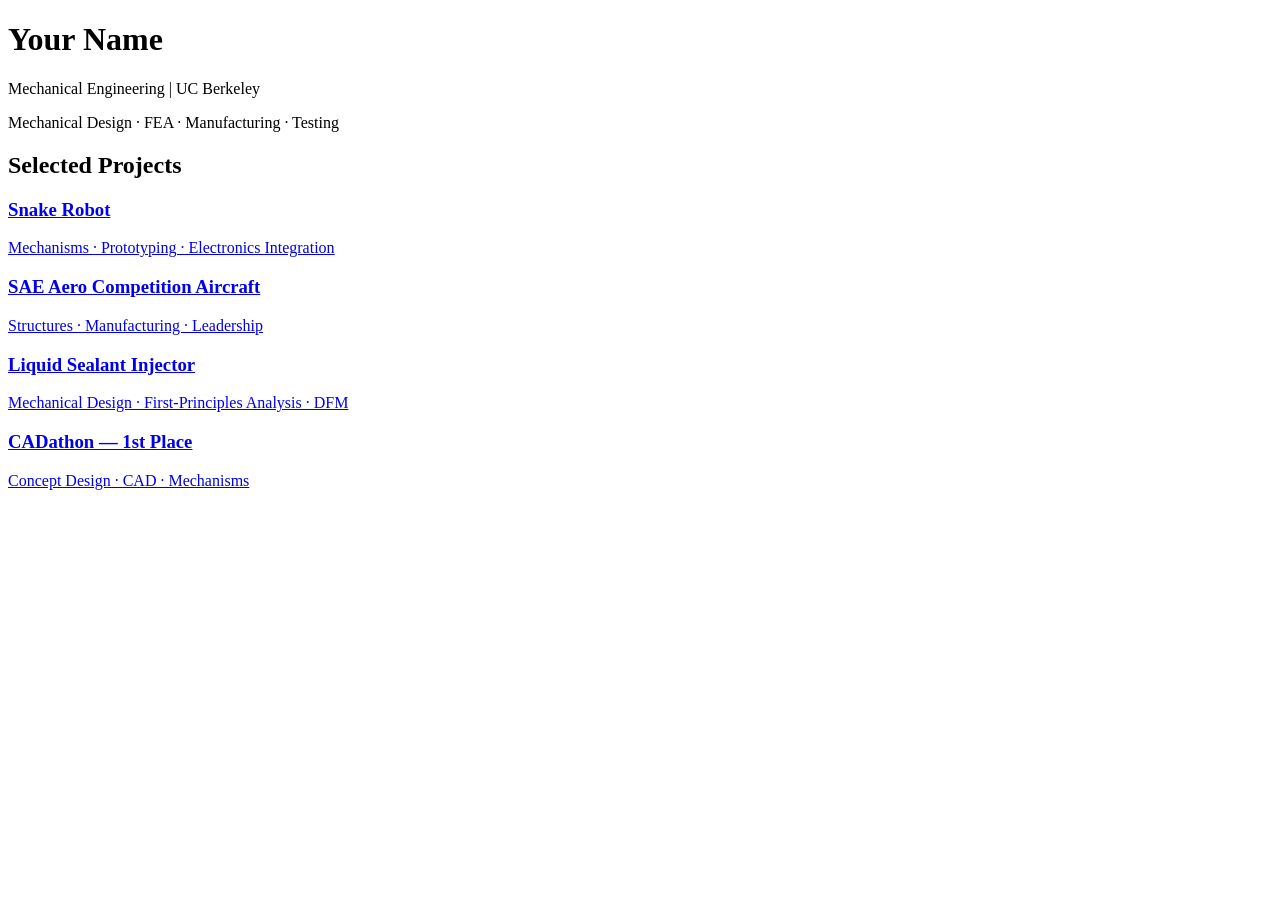
==== index.html @ 1bbba664 "Create index.html" ====
<!DOCTYPE html>
<html lang="en">
<head>
  <meta charset="UTF-8">
  <meta name="viewport" content="width=device-width, initial-scale=1.0">
  <title>Your Name | Mechanical Engineering Portfolio</title>
  <link rel="stylesheet" href="style.css">
</head>

<body>

<header>
  <div class="container">
    <h1>Your Name</h1>
    <p>Mechanical Engineering | UC Berkeley</p>
    <p>Mechanical Design · FEA · Manufacturing · Testing</p>
  </div>
</header>

<main class="container">

  <section>
    <h2>Selected Projects</h2>

    <div class="project-grid">

      <a class="project-card" href="#">
        <h3>Snake Robot</h3>
        <p>Mechanisms · Prototyping · Electronics Integration</p>
      </a>

      <a class="project-card" href="#">
        <h3>SAE Aero Competition Aircraft</h3>
        <p>Structures · Manufacturing · Leadership</p>
      </a>

      <a class="project-card" href="#">
        <h3>Liquid Sealant Injector</h3>
        <p>Mechanical Design · First-Principles Analysis · DFM</p>
      </a>

      <a class="project-card" href="#">
        <h3>CADathon — 1st Place</h3>
        <p>Concept Design · CAD · Mechanisms</p>
      </a>

    </div>
  </section>

</main>

</body>
</html>
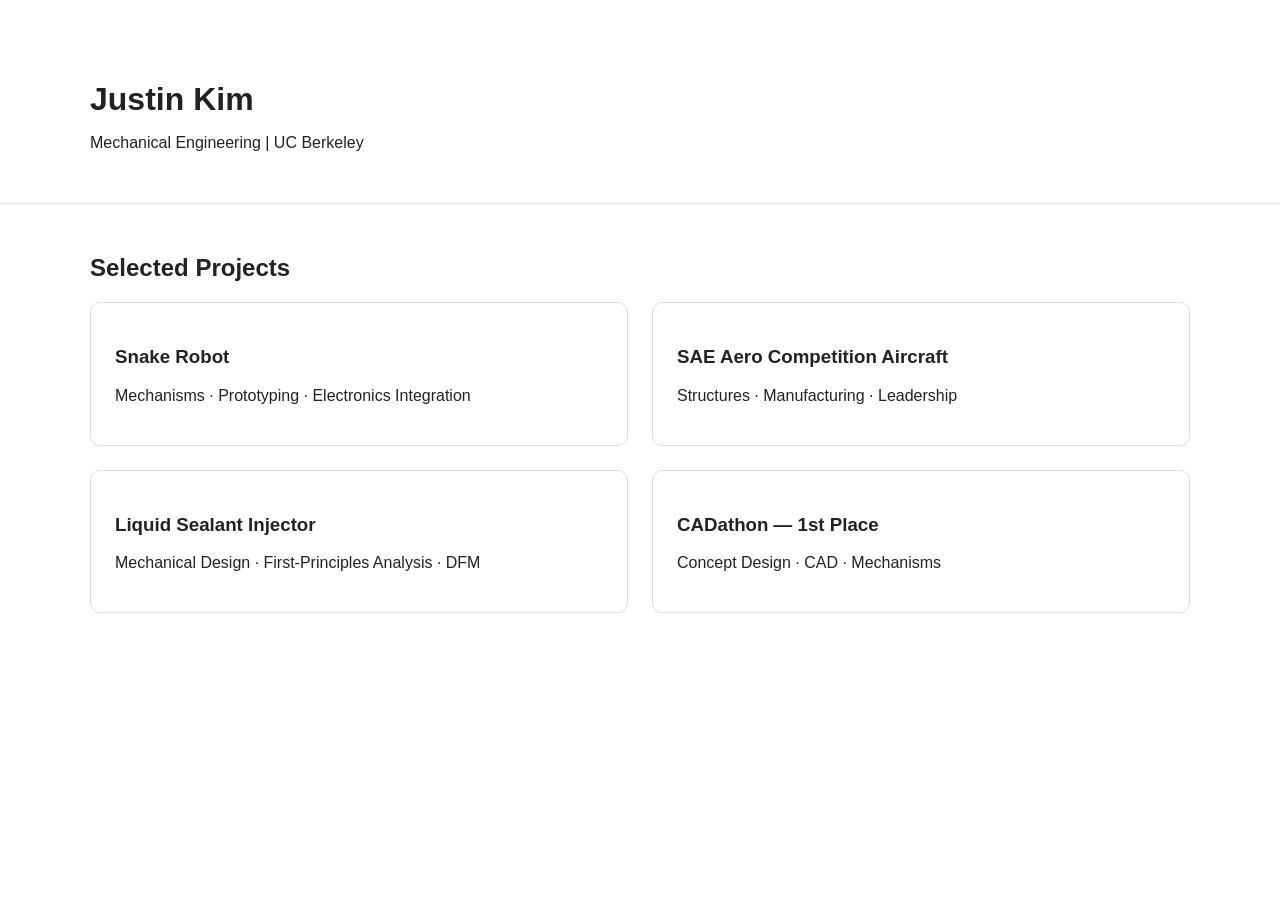
==== commit d0350185: "Update index.html" ====
--- a/index.html
+++ b/index.html
@@ -3,7 +3,7 @@
 <head>
   <meta charset="UTF-8">
   <meta name="viewport" content="width=device-width, initial-scale=1.0">
-  <title>Your Name | Mechanical Engineering Portfolio</title>
+  <title>Justin Kim | Mechanical Engineering Portfolio</title>
   <link rel="stylesheet" href="style.css">
 </head>
 
@@ -11,9 +11,8 @@
 
 <header>
   <div class="container">
-    <h1>Your Name</h1>
+    <h1>Justin Kim</h1>
     <p>Mechanical Engineering | UC Berkeley</p>
-    <p>Mechanical Design · FEA · Manufacturing · Testing</p>
   </div>
 </header>
 
--- a/style.css
+++ b/style.css
@@ -0,0 +1,49 @@
+body {
+  margin: 0;
+  font-family: Arial, Helvetica, sans-serif;
+  color: #222;
+  background: white;
+}
+
+.container {
+  width: min(1100px, 90%);
+  margin: 0 auto;
+}
+
+header {
+  padding: 60px 0 35px;
+  border-bottom: 1px solid #ddd;
+}
+
+h1 {
+  margin-bottom: 8px;
+}
+
+section {
+  margin: 50px 0;
+}
+
+.project-grid {
+  display: grid;
+  grid-template-columns: repeat(2, 1fr);
+  gap: 24px;
+}
+
+.project-card {
+  display: block;
+  padding: 24px;
+  border: 1px solid #ddd;
+  border-radius: 10px;
+  text-decoration: none;
+  color: inherit;
+}
+
+.project-card:hover {
+  transform: translateY(-3px);
+}
+
+@media (max-width: 700px) {
+  .project-grid {
+    grid-template-columns: 1fr;
+  }
+}
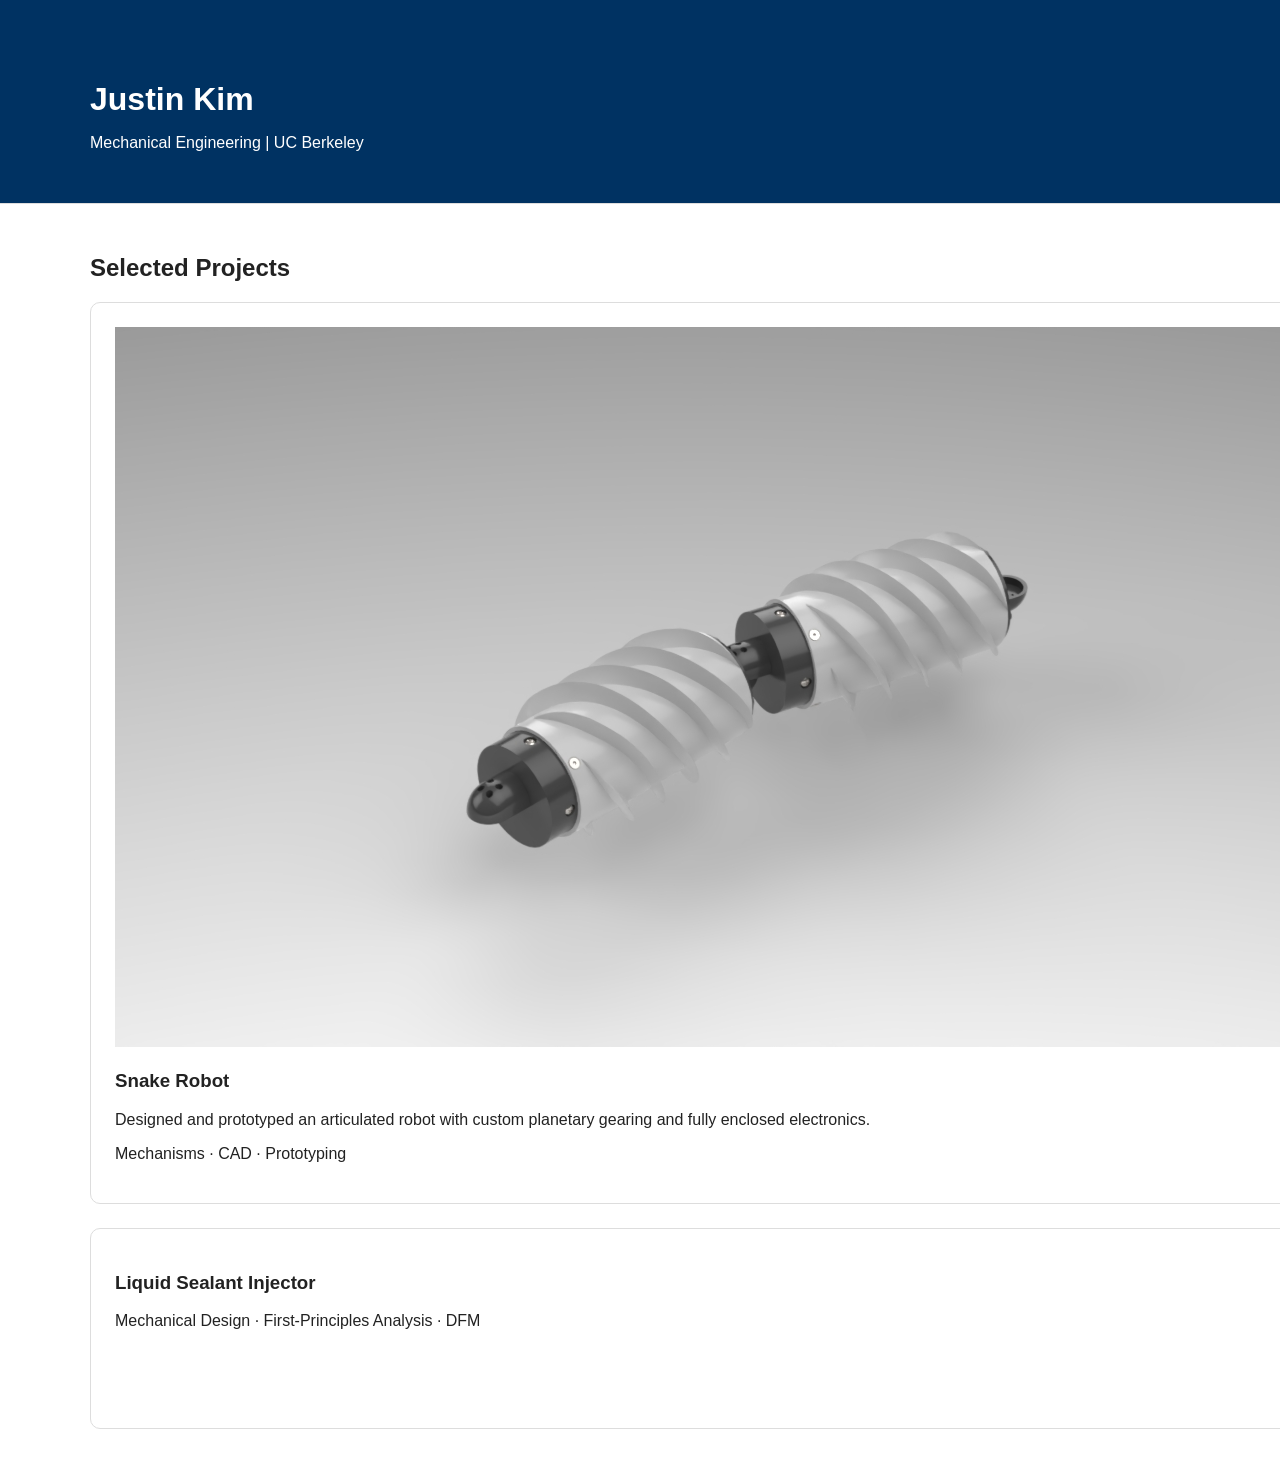
==== commit d29c81bd: "Update index.html" ====
--- a/index.html
+++ b/index.html
@@ -23,9 +23,17 @@
 
     <div class="project-grid">
 
-      <a class="project-card" href="#">
-        <h3>Snake Robot</h3>
-        <p>Mechanisms · Prototyping · Electronics Integration</p>
+      <a class="project-card" href="snake-robot.html">
+        <img src="SnakeRobot.jpg" alt="Snake Robot">
+
+        <div class="project-info">
+          <h3>Snake Robot</h3>
+          <p class="description">
+            Designed and prototyped an articulated robot with custom planetary gearing
+            and fully enclosed electronics.
+          </p>
+          <p class="tags">Mechanisms · CAD · Prototyping</p>
+        </div>
       </a>
 
       <a class="project-card" href="#">
--- a/style.css
+++ b/style.css
@@ -13,6 +13,8 @@
 header {
   padding: 60px 0 35px;
   border-bottom: 1px solid #ddd;
+  background: #003262;
+  color: white;
 }
 
 h1 {
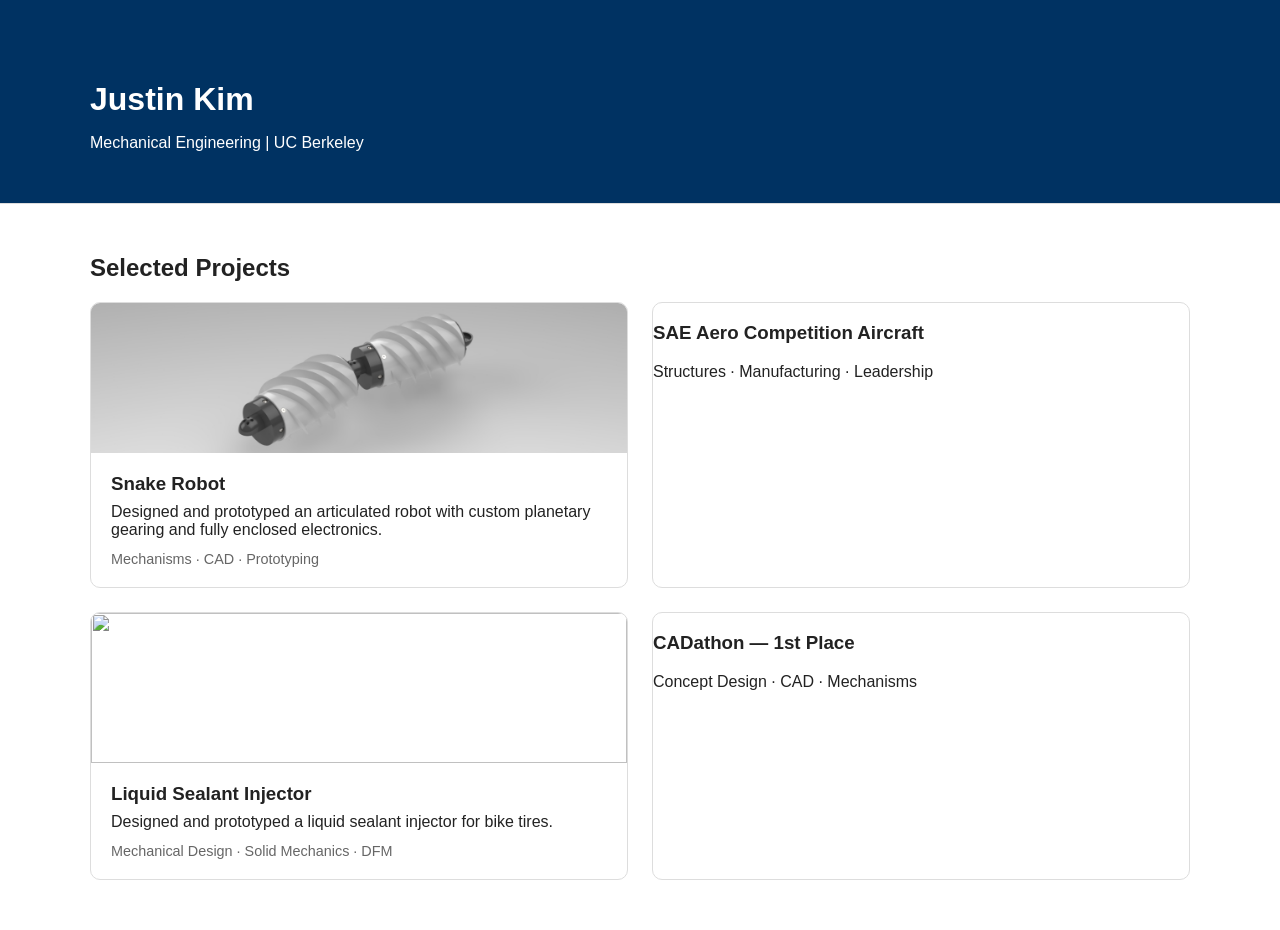
==== commit bdc0e45f: "Update index.html" ====
--- a/index.html
+++ b/index.html
@@ -41,9 +41,16 @@
         <p>Structures · Manufacturing · Leadership</p>
       </a>
 
-      <a class="project-card" href="#">
-        <h3>Liquid Sealant Injector</h3>
-        <p>Mechanical Design · First-Principles Analysis · DFM</p>
+      <a class="project-card" href="liquid-sealant-injector.html">
+        <img src="SealantInjector.jpg">
+
+        <div class="project-info">  
+          <h3>Liquid Sealant Injector</h3>
+          <p class="description">
+            Designed and prototyped a liquid sealant injector for bike tires.
+          </p>
+          <p class="tags">Mechanical Design · Solid Mechanics · DFM</p>
+        </div>
       </a>
 
       <a class="project-card" href="#">
--- a/style.css
+++ b/style.css
@@ -27,7 +27,7 @@
 
 .project-grid {
   display: grid;
-  grid-template-columns: repeat(2, 1fr);
+  grid-template-columns: repeat(2, minmax(0, 1fr));
   gap: 24px;
 }
 
@@ -38,6 +38,7 @@
   border-radius: 10px;
   text-decoration: none;
   color: inherit;
+  min-width: 0;
 }
 
 .project-card:hover {
@@ -49,3 +50,122 @@
     grid-template-columns: 1fr;
   }
 }
+
+.project-card {
+  display: block;
+  padding: 0;
+  overflow: hidden;
+  border: 1px solid #ddd;
+  border-radius: 10px;
+  text-decoration: none;
+  color: inherit;
+  background: white;
+  transition: transform 0.2s ease, box-shadow 0.2s ease;
+}
+
+.project-card:hover {
+  transform: translateY(-4px);
+  box-shadow: 0 8px 20px rgba(0, 0, 0, 0.12);
+}
+
+.project-card img {
+  width: 100%;
+  height: 150px;
+  object-fit: cover;
+  display: block;
+}
+
+.project-info {
+  padding: 20px;
+}
+
+.project-info h3 {
+  margin-top: 0;
+  margin-bottom: 8px;
+}
+
+.description {
+  margin: 0 0 12px;
+}
+
+.tags {
+  color: #666;
+  font-size: 0.9rem;
+  margin: 0;
+}
+
+.project-page {
+  max-width: 900px;
+}
+
+.back-link {
+  display: inline-block;
+  margin-top: 35px;
+  text-decoration: none;
+  color: #003262;
+  font-weight: 600;
+}
+
+.hero-image {
+  width: 100%;
+  max-height: 600px;
+  object-fit: contain;
+  margin-top: 30px;
+  border-radius: 8px;
+}
+
+.project-page section {
+  margin: 55px 0;
+}
+
+.project-page h2 {
+  border-bottom: 2px solid #003262;
+  padding-bottom: 8px;
+}
+
+.project-video {
+  display: block;
+  width: 100%;
+  max-width: 650px;
+  max-height: 450px;
+  margin: 25px auto 10px;
+  border-radius: 8px;
+}
+
+.media-caption {
+  max-width: 650px;
+  margin: 0 auto 25px;
+  color: #666;
+  font-size: 0.9rem;
+  text-align: center;
+}
+
+.project-image {
+  display: block;
+  width: auto;
+  height: 300px;
+  max-width: 100%;
+  object-fit: contain;
+  margin: 25px auto 10px;
+}
+
+.exploded-image {
+  display: block;
+  width: 100%;
+  max-height: 600px;
+  object-fit: contain;
+  margin: 30px auto 0;
+  border-radius: 8px;
+}
+
+@media (max-width: 700px) {
+  .exploded-image {
+    display: block;
+    width: auto;
+    max-width: 90%;
+    height: auto;
+    max-height: 500px;
+    margin: 30px auto 0 auto;
+    object-fit: contain;
+  }
+}
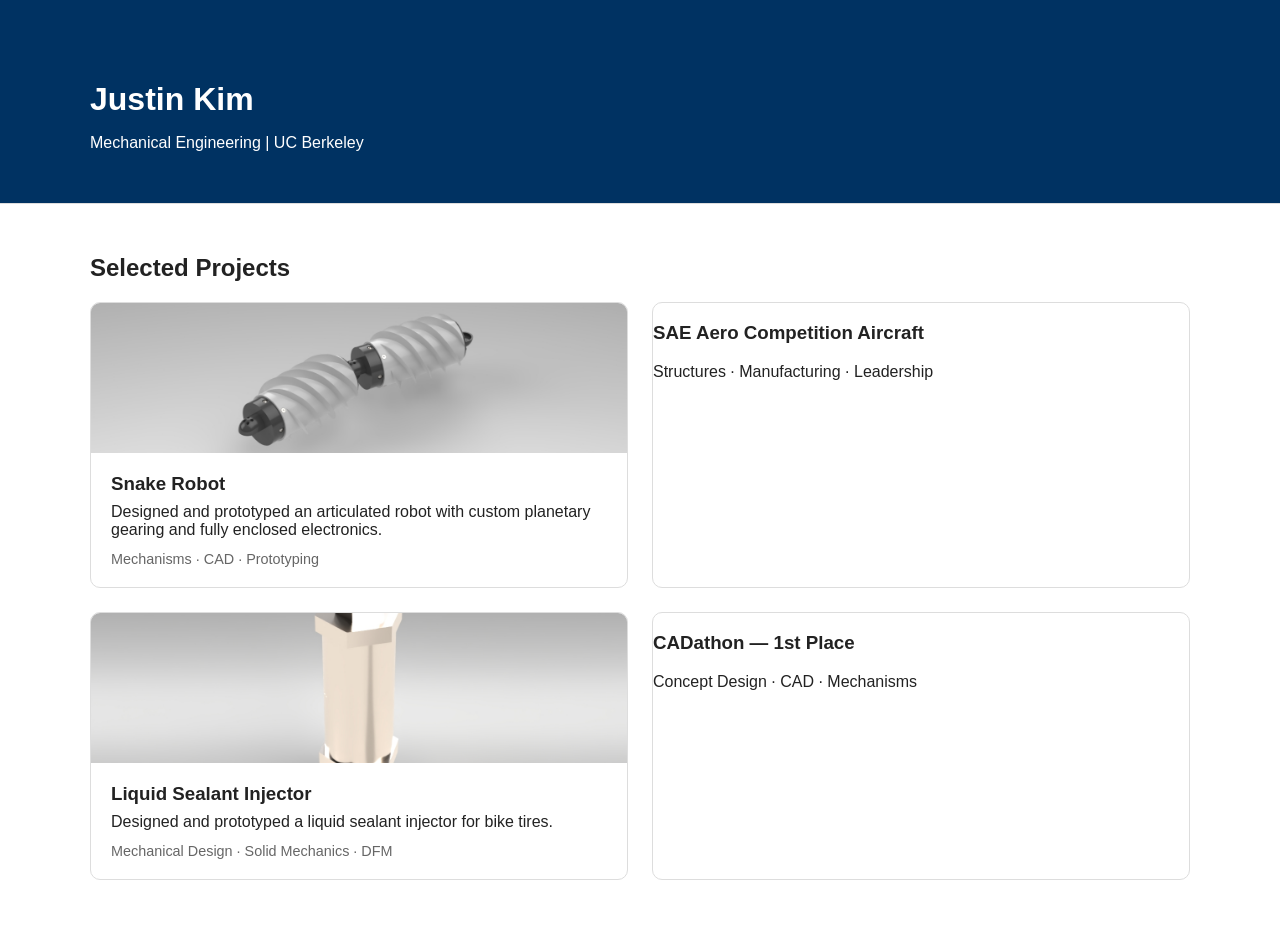
==== commit fb51de10: "Update index.html" ====
--- a/index.html
+++ b/index.html
@@ -42,7 +42,7 @@
       </a>
 
       <a class="project-card" href="liquid-sealant-injector.html">
-        <img src="SealantInjector.jpg">
+        <img src="LiquidSealantInjector.jpg">
 
         <div class="project-info">  
           <h3>Liquid Sealant Injector</h3>
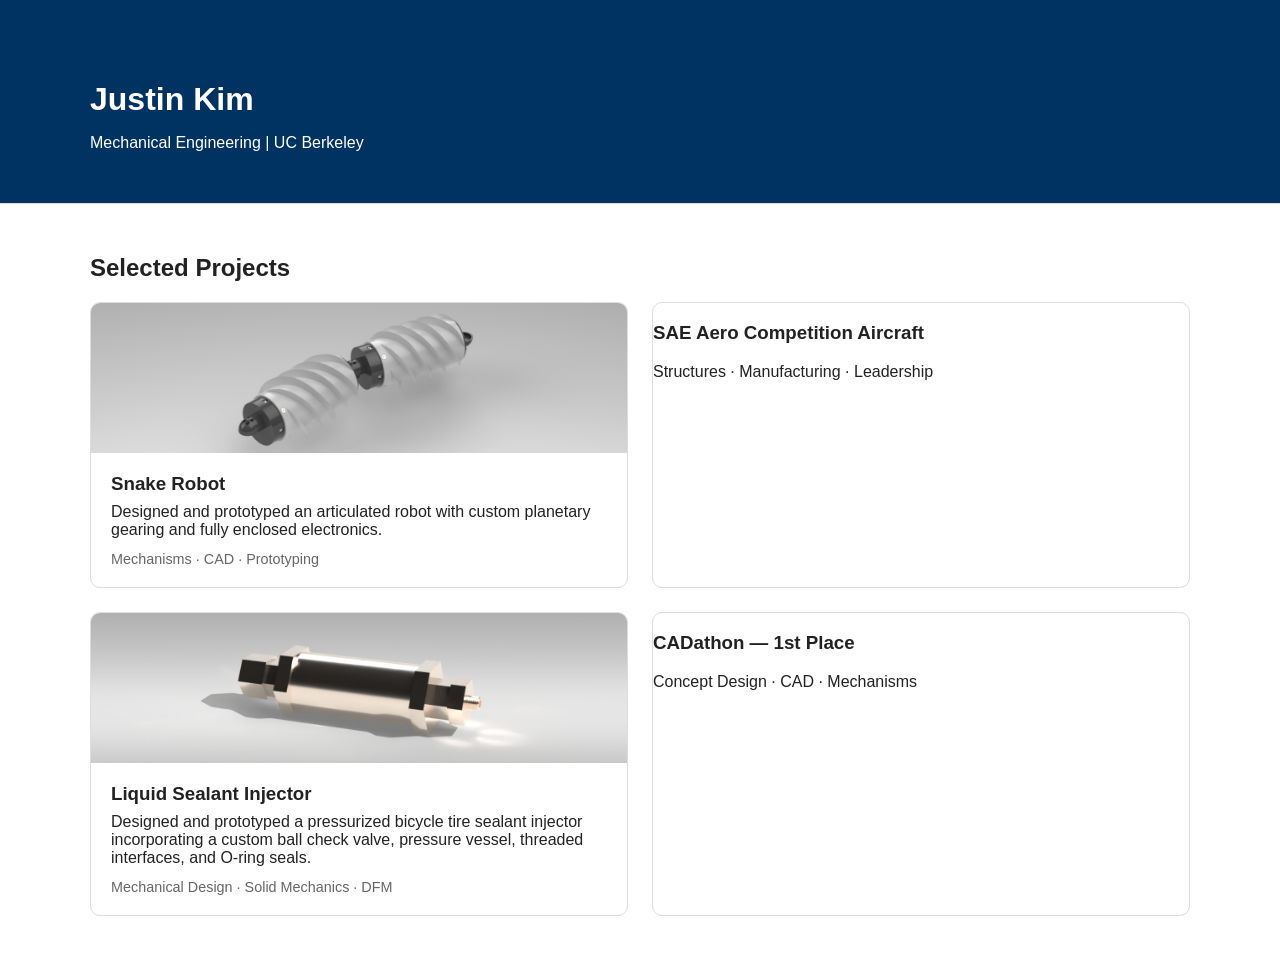
==== commit d46d10aa: "Update index.html" ====
--- a/index.html
+++ b/index.html
@@ -47,7 +47,7 @@
         <div class="project-info">  
           <h3>Liquid Sealant Injector</h3>
           <p class="description">
-            Designed and prototyped a liquid sealant injector for bike tires.
+            Designed and prototyped a pressurized bicycle tire sealant injector incorporating a custom ball check valve, pressure vessel, threaded interfaces, and O-ring seals.
           </p>
           <p class="tags">Mechanical Design · Solid Mechanics · DFM</p>
         </div>
--- a/style.css
+++ b/style.css
@@ -169,3 +169,51 @@
     object-fit: contain;
   }
 }
+
+.equation {
+  text-align: center;
+  font-family: "Times New Roman", Times, serif;
+  font-size: 1.4rem;
+  margin: 15px 0;
+}
+
+.image-pair {
+  display: flex;
+  justify-content: center;
+  align-items: flex-start;
+  gap: 20px;
+  margin: 25px auto;
+}
+
+.image-pair > div {
+  width: 300px;
+}
+
+.image-pair img {
+  display: block;
+  width: 100%;
+  height: auto;
+  object-fit: contain;
+  margin: 0 auto;
+}
+
+.image-pair .media-caption {
+  margin: 8px 0 0;
+  font-size: 0.85rem;
+  text-align: center;
+}
+
+@media (max-width: 700px) {
+  .image-pair {
+    gap: 10px;
+  }
+
+  .image-pair > div {
+    width: 47%;
+  }
+
+  .image-pair img {
+    width: 100%;
+    height: auto;
+  }
+}
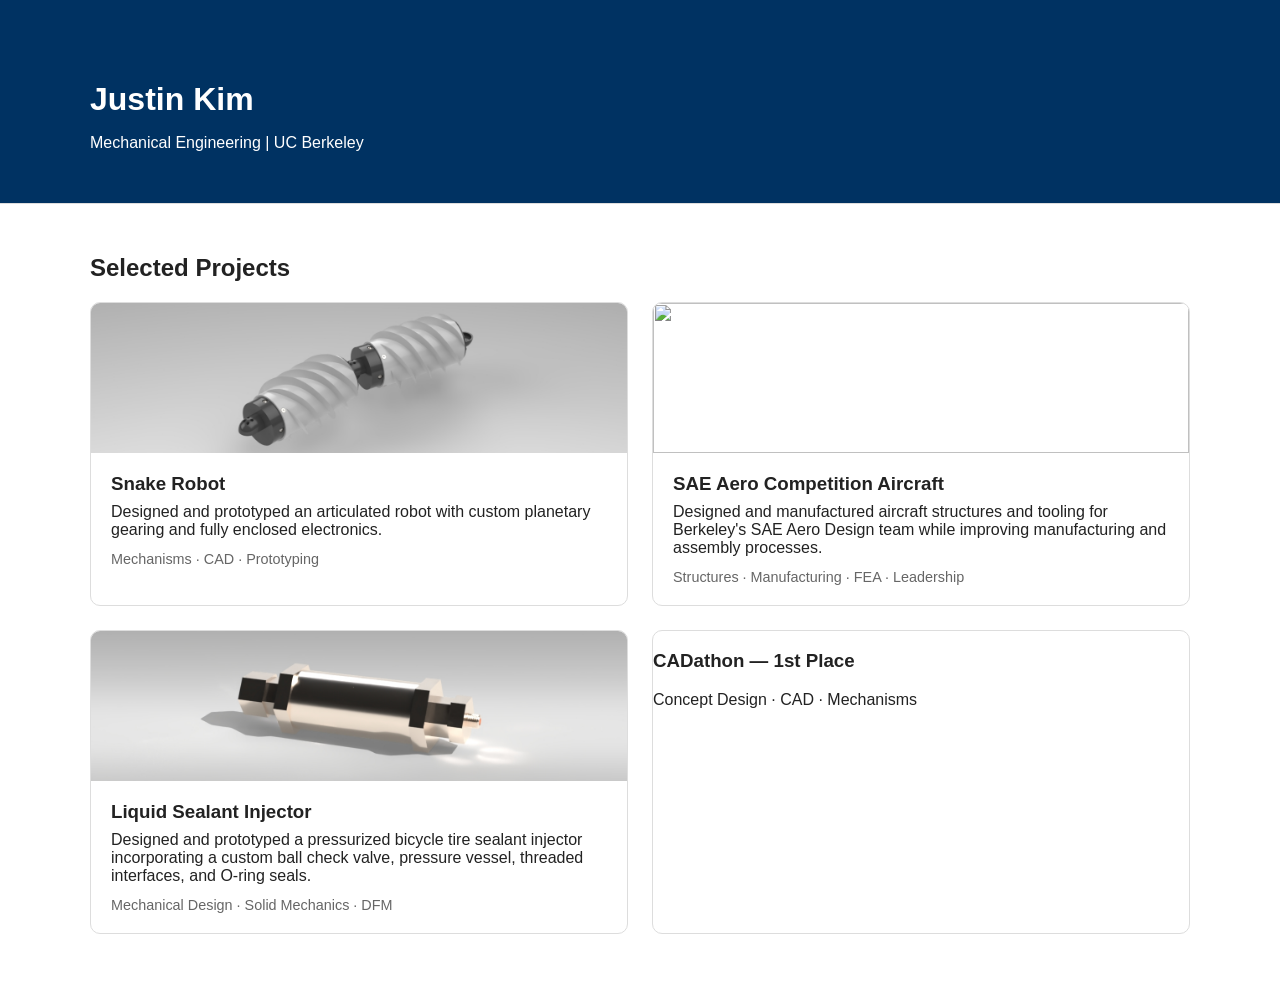
==== commit 82f05a9d: "Update index.html" ====
--- a/index.html
+++ b/index.html
@@ -36,9 +36,16 @@
         </div>
       </a>
 
-      <a class="project-card" href="#">
-        <h3>SAE Aero Competition Aircraft</h3>
-        <p>Structures · Manufacturing · Leadership</p>
+      <a class="project-card" href="aeroSAE.html">
+        <img src="2026ASAE.jpg">
+
+        <div class="project-info">
+          <h3>SAE Aero Competition Aircraft</h3>
+          <p class="description">
+            Designed and manufactured aircraft structures and tooling for Berkeley's SAE Aero Design team while improving manufacturing and assembly processes.
+          </p>
+          <p class="tags">Structures · Manufacturing · FEA · Leadership</p>
+        </div>
       </a>
 
       <a class="project-card" href="liquid-sealant-injector.html">
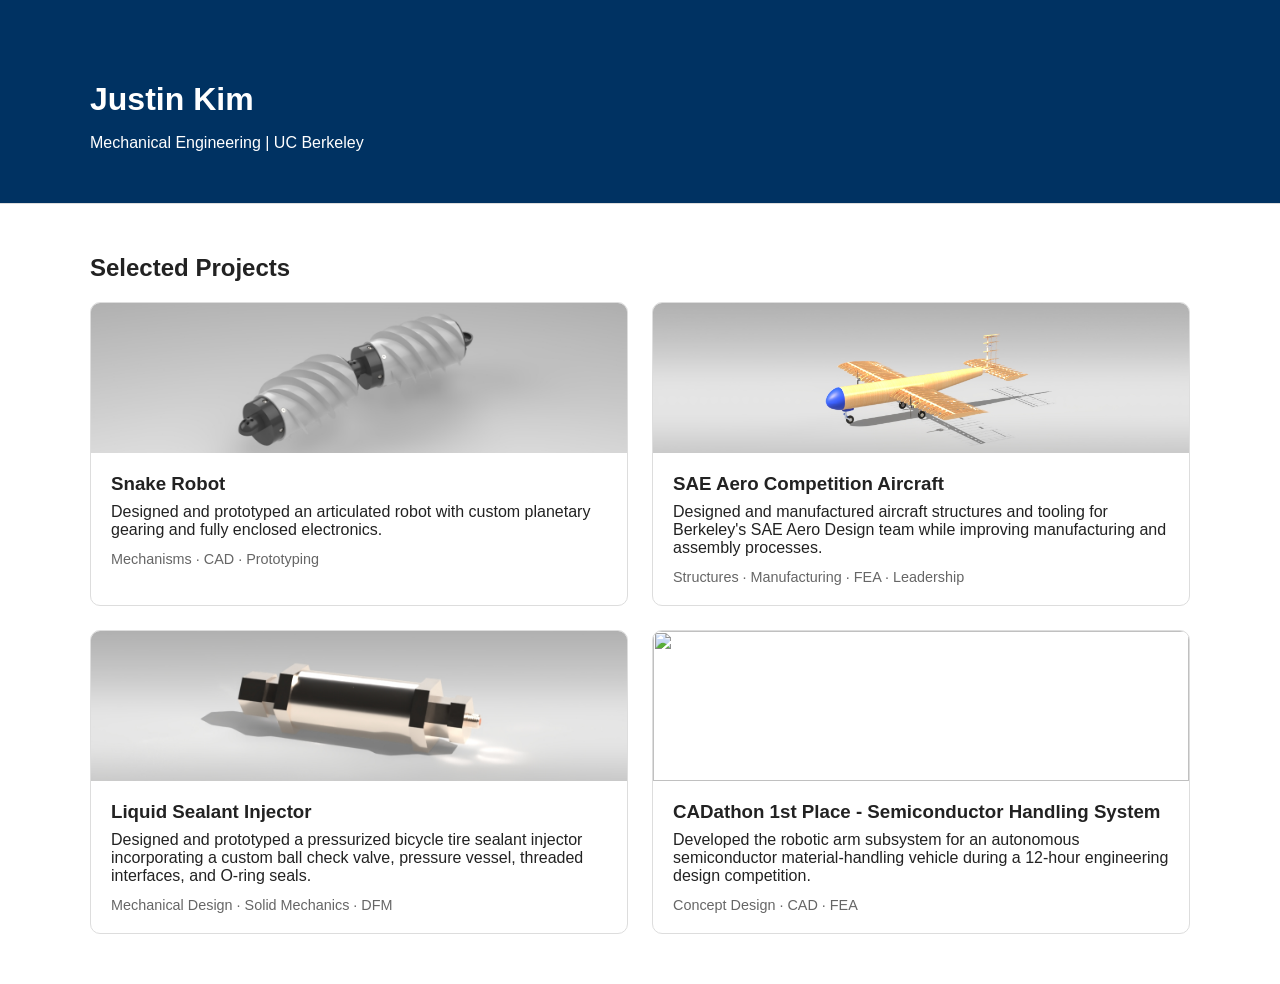
==== commit 52f1ff6c: "Update index.html" ====
--- a/index.html
+++ b/index.html
@@ -60,9 +60,16 @@
         </div>
       </a>
 
-      <a class="project-card" href="#">
-        <h3>CADathon — 1st Place</h3>
-        <p>Concept Design · CAD · Mechanisms</p>
+      <a class="project-card" href="CADathon.html">
+        <img src="CADathonCart.jpg">
+
+        <div class="project-info">
+          <h3>CADathon 1st Place - Semiconductor Handling System</h3>
+          <p class="description">
+            Developed the robotic arm subsystem for an autonomous semiconductor material-handling vehicle during a 12-hour engineering design competition.
+          </p>
+          <p class="tags">Concept Design · CAD · FEA</p>
+        </div>
       </a>
 
     </div>
